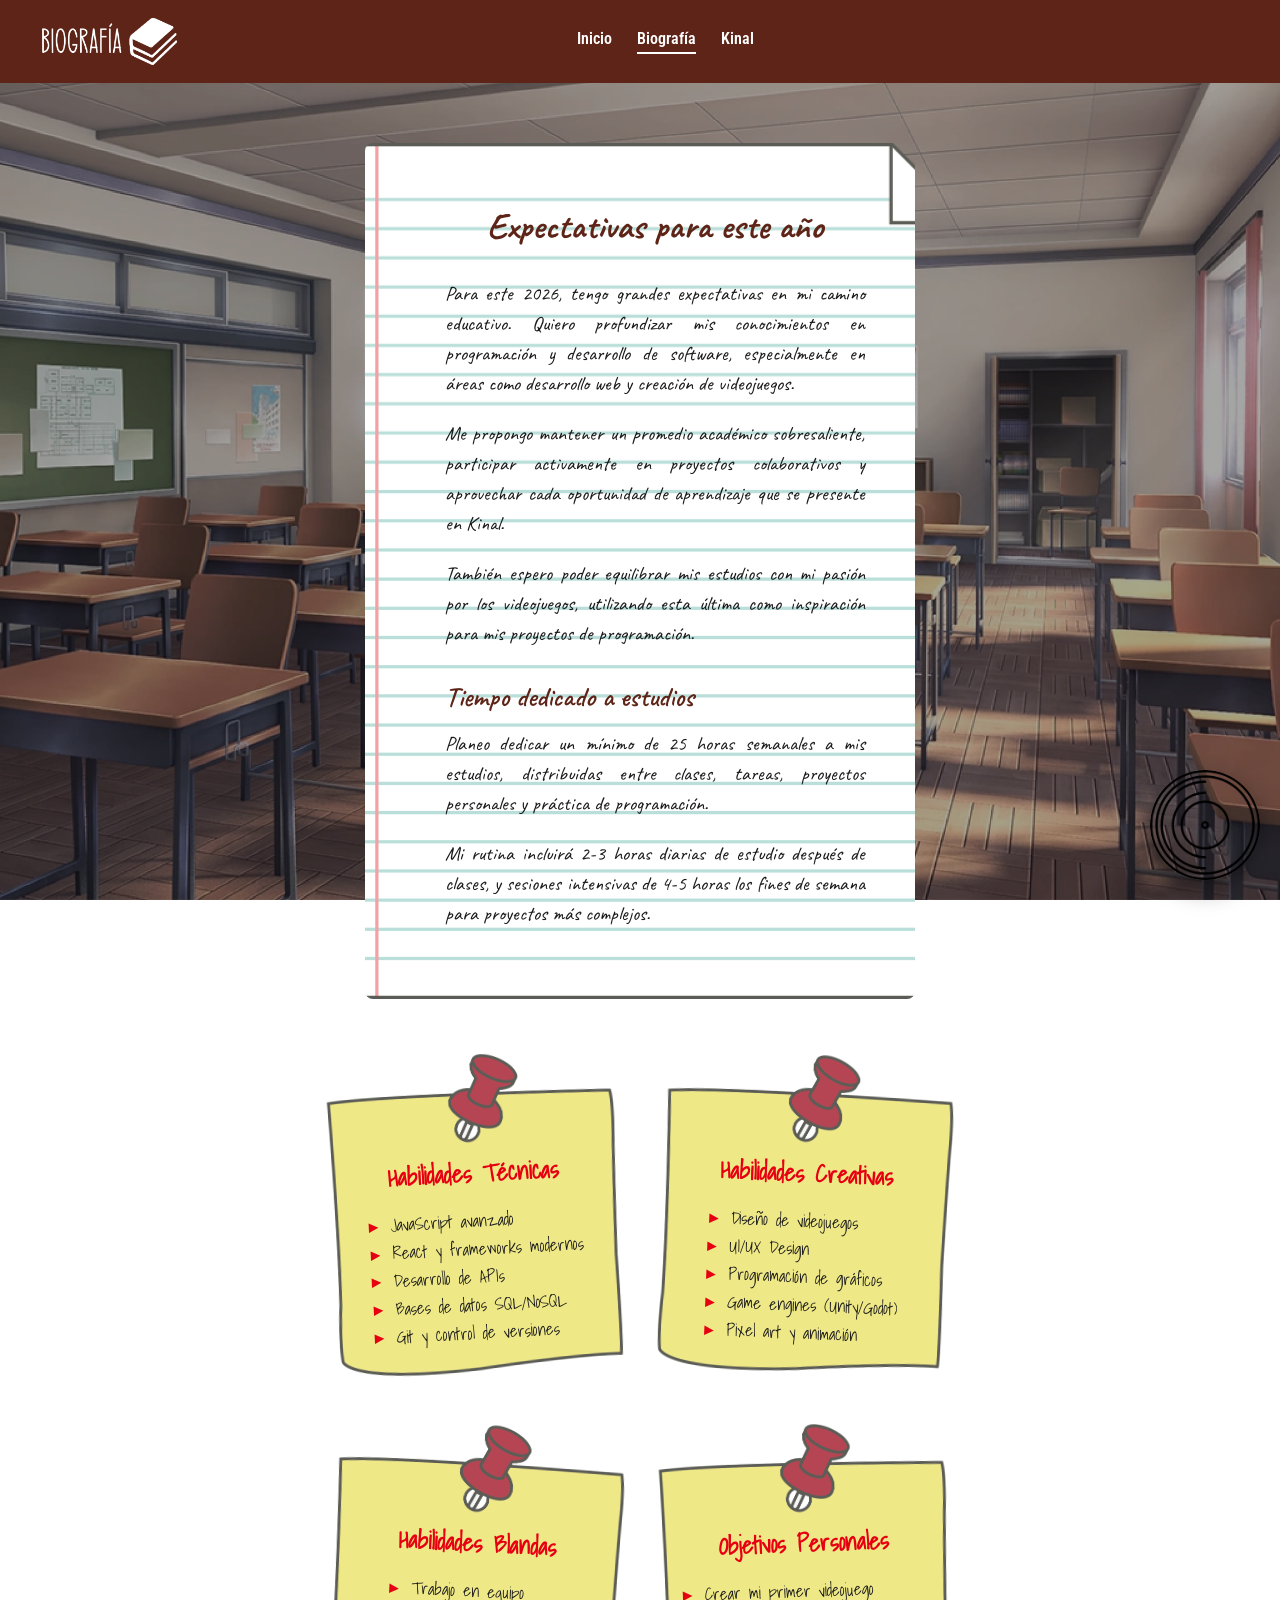
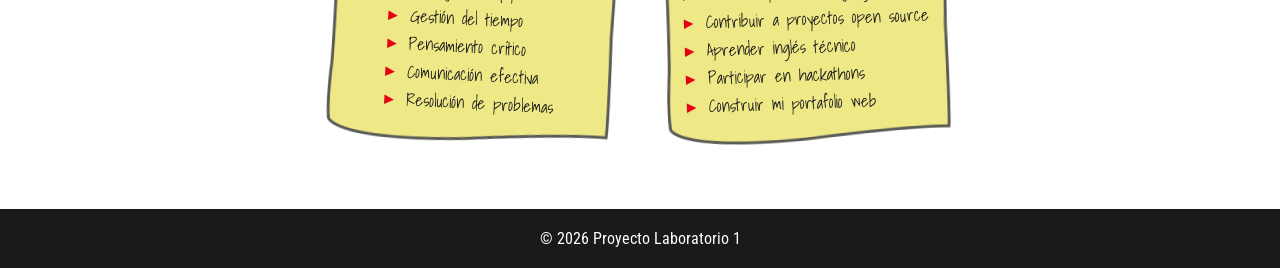
==== biografía.html @ afd9b016 "Se agrega vista de biografía (modified image, modified view, new view, new images, new music and new" ====
<!DOCTYPE html>
<html lang="es">
<head>
    <meta charset="UTF-8">
    <title>Autobiografía - Expectativas 2026</title>
    <link rel="stylesheet" href="style/biografía.css">
    <link rel="icon" href="image/icon-b.png" type="image/png">
</head>
<body>
    <div class="music-player" id="musicPlayer">
        <img src="image/vinilo.png" alt="Vinilo musical">
    </div>

    <audio id="bgMusic" loop>
        <source src="music/Varien - Stories of Friendship and Literature.mp3" type="audio/mp3">
    </audio>

    <header class="navbar">
        <div class="nav-left">
            <img src="image/logo-biografía.png" alt="Nintendo Logo" class="logo">
        </div>

        <nav class="nav-center">
            <a href="index.html" class="nav-link">Inicio</a>
            <a href="#" class="nav-link active">Biografía</a>
            <a href="#" class="nav-link">Kinal</a>
        </nav>

        <div class="nav-right"></div>
    </header>

    <section class="biografia-container">
        <div class="content-wrapper">
            <!-- Hoja de expectativas (izquierda) -->
            <div class="hoja-expectativas reveal">
                <div class="hoja-content">
                    <h2>Expectativas para este año</h2>
                    <div class="texto-expectativas">
                        <p>
                            Para este 2026, tengo grandes expectativas en mi camino educativo. 
                            Quiero profundizar mis conocimientos en programación y desarrollo de software, 
                            especialmente en áreas como desarrollo web y creación de videojuegos.
                        </p>
                        <p>
                            Me propongo mantener un promedio académico sobresaliente, participar 
                            activamente en proyectos colaborativos y aprovechar cada oportunidad 
                            de aprendizaje que se presente en Kinal.
                        </p>
                        <p>
                            También espero poder equilibrar mis estudios con mi pasión por los 
                            videojuegos, utilizando esta última como inspiración para mis proyectos 
                            de programación.
                        </p>
                        
                        <h3 style="margin-top: 30px;">Tiempo dedicado a estudios</h3>
                        <p>
                            Planeo dedicar un mínimo de 25 horas semanales a mis 
                            estudios, distribuidas entre clases, tareas, proyectos personales y 
                            práctica de programación.
                        </p>
                        <p>
                            Mi rutina incluirá 2-3 horas diarias de estudio después de clases, 
                            y sesiones intensivas de 4-5 horas los fines de semana para proyectos 
                            más complejos.
                        </p>
                    </div>
                </div>
            </div>

            <!-- Blocs de notas (derecha - 2x2) -->
            <div class="blocs-container">
                <div class="blocs-row">
                    <div class="bloc-nota reveal">
                        <div class="bloc-content">
                            <h3>Habilidades Técnicas</h3>
                            <ul>
                                <li>JavaScript avanzado</li>
                                <li>React y frameworks modernos</li>
                                <li>Desarrollo de APIs</li>
                                <li>Bases de datos SQL/NoSQL</li>
                                <li>Git y control de versiones</li>
                            </ul>
                        </div>
                    </div>

                    <div class="bloc-nota reveal">
                        <div class="bloc-content">
                            <h3>Habilidades Creativas</h3>
                            <ul>
                                <li>Diseño de videojuegos</li>
                                <li>UI/UX Design</li>
                                <li>Programación de gráficos</li>
                                <li>Game engines (Unity/Godot)</li>
                                <li>Pixel art y animación</li>
                            </ul>
                        </div>
                    </div>
                </div>

                <div class="blocs-row">
                    <div class="bloc-nota reveal">
                        <div class="bloc-content">
                            <h3>Habilidades Blandas</h3>
                            <ul>
                                <li>Trabajo en equipo</li>
                                <li>Gestión del tiempo</li>
                                <li>Pensamiento crítico</li>
                                <li>Comunicación efectiva</li>
                                <li>Resolución de problemas</li>
                            </ul>
                        </div>
                    </div>

                    <div class="bloc-nota reveal">
                        <div class="bloc-content">
                            <h3>Objetivos Personales</h3>
                            <ul>
                                <li>Crear mi primer videojuego</li>
                                <li>Contribuir a proyectos open source</li>
                                <li>Aprender inglés técnico</li>
                                <li>Participar en hackathons</li>
                                <li>Construir mi portafolio web</li>
                            </ul>
                        </div>
                    </div>
                </div>
            </div>
        </div>
    </section>

    <footer class="footer">
        <p>© 2026 Proyecto Laboratorio 1</p>
    </footer>

    <script>
        const musicPlayer = document.getElementById('musicPlayer');
        const bgMusic = document.getElementById('bgMusic');
        const reveals = document.querySelectorAll('.reveal');

        musicPlayer.addEventListener('click', () => {
            if (bgMusic.paused) {
                bgMusic.play();
                musicPlayer.classList.add('playing');
            } else {
                bgMusic.pause();
                musicPlayer.classList.remove('playing');
            }
        });

        function revealOnScroll() {
            const windowHeight = window.innerHeight;
            const revealPoint = 120;

            reveals.forEach(el => {
                const elementTop = el.getBoundingClientRect().top;
                const elementBottom = el.getBoundingClientRect().bottom;

                if (elementTop < windowHeight - revealPoint && elementBottom > 0) {
                    el.classList.add('active');
                } else {
                    el.classList.remove('active');
                }
            });
        }

        window.addEventListener('scroll', revealOnScroll);
        revealOnScroll();
    </script>
</body>
</html>
---- style/biografía.css ----
@import url("https://fonts.googleapis.com/css2?family=Roboto+Condensed:wght@300;400;700&display=swap");
@import url("https://fonts.googleapis.com/css2?family=Caveat:wght@400;500;600;700&family=Shadows+Into+Light&display=swap");

* {
    margin: 0;
    padding: 0;
    box-sizing: border-box;
    font-family: "Roboto Condensed", Arial, Helvetica, sans-serif;
}

/* NAVBAR (igual que page-one.css) */
.navbar {
    display: flex;
    align-items: center;
    justify-content: space-between;
    padding: 14px 36px;
    background-color: #5d2417;
    color: white;
}

.nav-left {
    display: flex;
    align-items: center;
    width: 50px;
}

.nav-center {
    display: flex;
    gap: 25px;
    justify-content: center;
    flex: 1;
}

.nav-link {
    color: white;
    text-decoration: none;
    font-weight: 600;
    padding-bottom: 4px;
    transition: opacity 0.2s ease;
}

.nav-link:hover {
    opacity: 0.75;
}

.nav-link.active {
    border-bottom: 2px solid white;
}

.logo {
    height: 55px;
}

/* FOOTER (igual que page-one.css) */
.footer {
    background-color: #1a1a1a;
    color: white;
    text-align: center;
    padding: 20px;
}

/* REPRODUCTOR DE MÚSICA (igual que page-one.css) */
.music-player {
    position: fixed;
    bottom: 20px;
    right: 20px;
    width: 110px;
    height: 110px;
    border-radius: 50%;
    cursor: pointer;
    z-index: 9999;
    display: flex;
    align-items: center;
    justify-content: center;
    box-shadow: 0 10px 25px rgba(0,0,0,0.4);
    transition: transform 0.3s ease;
}

.music-player:hover {
    transform: scale(1.1);
}

.music-player img {
    width: 100%;
    height: 100%;
    border-radius: 50%;
}

.music-player.playing img {
    animation: spin 2.5s linear infinite;
}

@keyframes spin {
    from {
        transform: rotate(0deg);
    }
    to {
        transform: rotate(360deg);
    }
}

/* SECCIÓN DE BIOGRAFÍA */
.biografia-container {
    min-height: calc(100vh - 140px);
    background-image: url("../image/background-2-0.png");
    background-size: cover;
    background-position: center;
    background-repeat: no-repeat;
    background-attachment: fixed;
    padding: 60px 40px;
    display: flex;
    justify-content: center;
    align-items: center;
}

.content-wrapper {
    display: flex;
    gap: 60px;
    max-width: 1500px;
    width: 100%;
    align-items: center;
    justify-content: center;
}

/* HOJA DE EXPECTATIVAS (izquierda - usando imagen real) */
.hoja-expectativas {
    width: 612px;
    min-height: 710px;
    padding: 60px 50px 50px 80px;
    box-shadow: none;
    border-radius: 8px;
    position: relative;
    background-image: url("../image/hoja-linea.png");
    background-size: cover;
    background-position: center;
}

.hoja-content {
    position: relative;
    z-index: 1;
    font-family: "Caveat", cursive;
}

.hoja-content h2 {
    font-size: 36px;
    margin-bottom: 30px;
    color: #5d2417;
    text-align: center;
    font-weight: 700;
    font-family: "Caveat", cursive;
}

.hoja-content h3 {
    font-size: 28px;
    color: #5d2417;
    margin-bottom: 15px;
    font-weight: 600;
    font-family: "Caveat", cursive;
}

.texto-expectativas p {
    font-size: 20px;
    line-height: 30px;
    margin-bottom: 20px;
    color: #1a1a1a;
    text-align: justify;
    font-family: "Caveat", cursive;
}

.texto-expectativas strong {
    color: #5d2417;
    font-weight: 700;
}

/* BLOCS DE NOTAS (derecha - usando imagen real) */
.blocs-container {
    display: flex;
    flex-direction: column;
    gap: 40px;
}

.blocs-row {
    display: flex;
    gap: 30px;
}

.bloc-nota {
    width: 300px;
    min-height: 330px;
    padding-top: 105px;
    padding-left: 25px;
    padding-right: 25px;
    padding-bottom: 25px;
    box-shadow: none;
    border-radius: 4px;
    position: relative;
    background-image: url("../image/bloc-nota.png");
    background-size: cover;
    background-position: center;
}

.bloc-nota::before {
    content: '';
    position: absolute;
    top: 15px;
    left: 50%;
    transform: translateX(-50%);
    width: 70px;
    height: 70px;
    background-size: contain;
    background-repeat: no-repeat;
    background-position: center;
    z-index: 10;
}

.bloc-content {
    font-family: "Shadows Into Light", cursive;
    display: flex;
    flex-direction: column;
    align-items: center;
}

.bloc-content h3 {
    font-size: 24px;
    margin-bottom: 15px;
    color: #e60012;
    text-align: center;
    font-weight: 700;
    font-family: "Shadows Into Light", cursive;
}

.bloc-content ul {
    list-style: none;
    padding: 0;
    text-align: left; /* ← Mantiene el texto alineado a la izquierda */
    display: inline-block; /* ← Hace que el ul solo ocupe el ancho necesario */
}

.bloc-content ul li {
    font-size: 17px;
    line-height: 28px;
    color: #1a1a1a;
    padding-left: 22px;
    position: relative;
    font-family: "Shadows Into Light", cursive;
    text-align: left; /* ← Asegura que cada línea esté a la izquierda */
}

.bloc-content ul li::before {
    content: '▸';
    position: absolute;
    left: 0;
    color: #e60012;
    font-weight: bold;
}

.blocs-row:first-child .bloc-nota:first-child {
    transform: rotate(-3deg);
}

.blocs-row:first-child .bloc-nota:last-child {
    transform: rotate(2.5deg);
}

.blocs-row:last-child .bloc-nota:first-child {
    transform: rotate(3deg);
}

.blocs-row:last-child .bloc-nota:last-child {
    transform: rotate(-2deg);
}

/* ANIMACIONES REVEAL */
.reveal {
    opacity: 0;
    transform: translateY(40px);
    transition: opacity 0.8s ease, transform 0.8s ease;
}

.reveal.active {
    opacity: 1;
    transform: translateY(0);
}

/* RESPONSIVE */
@media (max-width: 1400px) {
    .content-wrapper {
        flex-direction: column;
        align-items: center;
        gap: 50px;
    }

    .hoja-expectativas {
        width: 90%;
        max-width: 550px;
    }

    .blocs-container {
        width: 100%;
        max-width: 650px;
        align-items: center;
    }
}

@media (max-width: 768px) {
    .biografia-container {
        padding: 40px 20px;
    }

    .hoja-expectativas {
        width: 100%;
        padding: 50px 30px 30px 60px;
        min-height: auto;
    }

    .hoja-content h2 {
        font-size: 30px;
    }

    .texto-expectativas p {
        font-size: 18px;
        line-height: 28px;
    }

    .blocs-row {
        flex-direction: column;
        align-items: center;
    }

    .bloc-nota {
        width: 100%;
        max-width: 320px;
    }
}
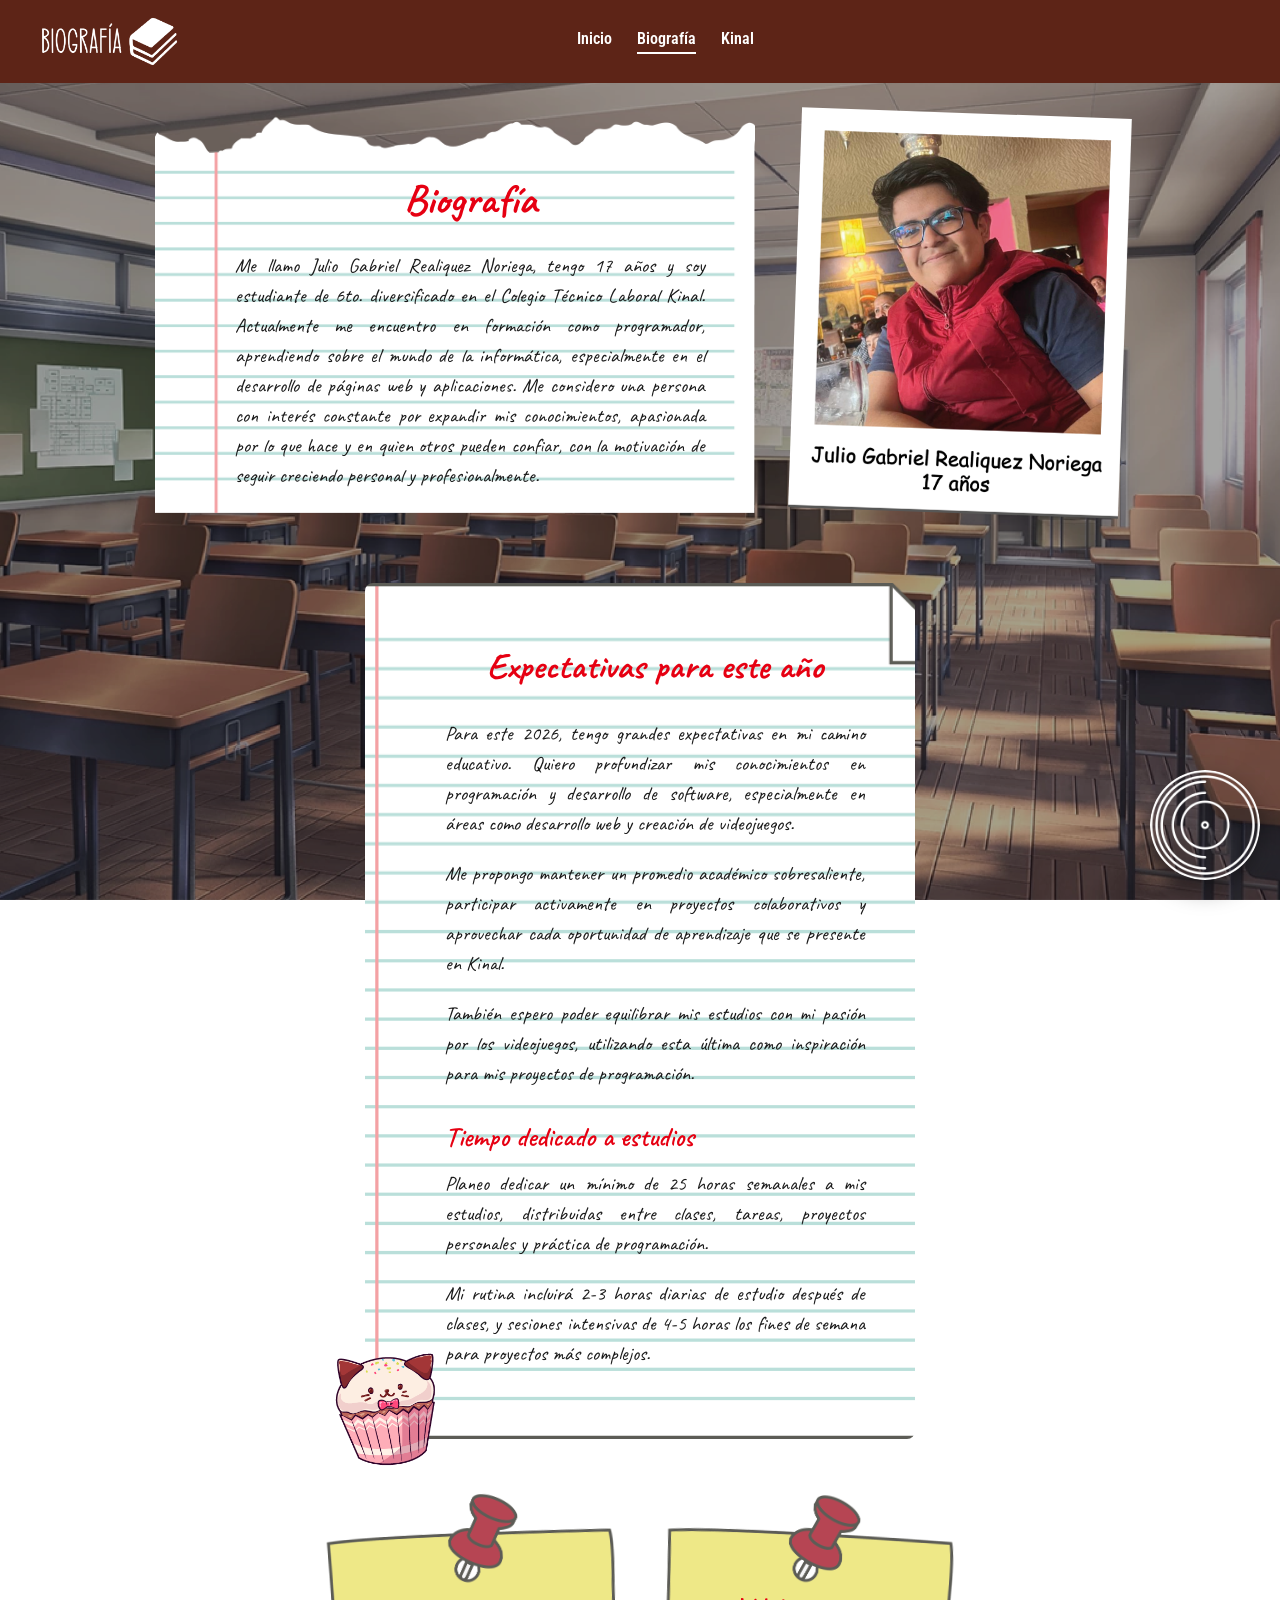
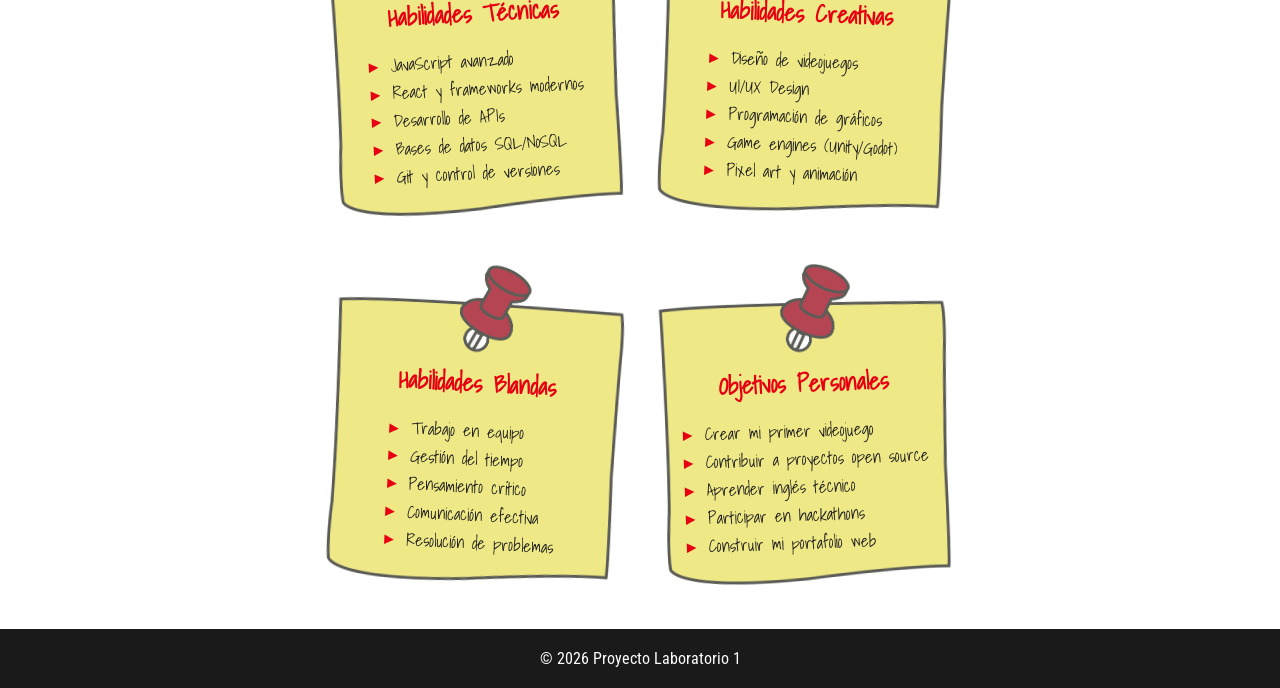
==== commit 010d1511: "Se termina vista de page-two (modified view, modified css and new image)" ====
--- a/biografía.html
+++ b/biografía.html
@@ -8,7 +8,7 @@
 </head>
 <body>
     <div class="music-player" id="musicPlayer">
-        <img src="image/vinilo.png" alt="Vinilo musical">
+        <img src="image/vinilo_2.png" alt="Vinilo musical">
     </div>
 
     <audio id="bgMusic" loop>
@@ -28,6 +28,29 @@
 
         <div class="nav-right"></div>
     </header>
+
+    <section class="biografia-intro">
+        <div class="intro-wrapper">
+            <div class="hoja-biografia reveal">
+                <div class="biografia-texto">
+                    <h2>Biografía</h2>
+                    <p>
+                        Me llamo Julio Gabriel Realiquez Noriega, tengo 17 años y soy estudiante de 6to. 
+                        diversificado en el Colegio Técnico Laboral Kinal. Actualmente me encuentro en 
+                        formación como programador, aprendiendo sobre el mundo de la informática, 
+                        especialmente en el desarrollo de páginas web y aplicaciones. Me considero una 
+                        persona con interés constante por expandir mis conocimientos, apasionada por lo 
+                        que hace y en quien otros pueden confiar, con la motivación de seguir creciendo 
+                        personal y profesionalmente.
+                    </p>
+                </div>
+            </div>
+
+            <div class="foto-personal reveal">
+                <img src="image/foto.png" alt="Julio Gabriel Realiquez Noriega">
+            </div>
+        </div>
+    </section>
 
     <section class="biografia-container">
         <div class="content-wrapper">
--- a/style/biografía.css
+++ b/style/biografía.css
@@ -99,15 +99,90 @@
     }
 }
 
+.biografia-intro {
+    background-image: url("../image/background-2-0.png");
+    background-size: cover;
+    background-position: center;
+    background-repeat: no-repeat;
+    background-attachment: fixed;
+    padding: 30px 40px 40px 40px;
+    display: flex;
+    justify-content: center;
+    align-items: center;
+}
+
+.intro-wrapper {
+    display: flex;
+    gap: 40px;
+    max-width: 1400px;
+    width: 100%;
+    align-items: center;
+    justify-content: center;
+}
+
+.hoja-biografia {
+    width: 600px;
+    height: 400px;
+    padding: 60px 50px 50px 80px;
+    position: relative;
+    background-image: url("../image/hoja-linea-rota.png");
+    background-size: 100% 100%;
+    background-position: center;
+    background-repeat: no-repeat;
+    box-shadow: none;
+}
+
+.biografia-texto {
+    font-family: "Caveat", cursive;
+}
+
+.biografia-texto h2 {
+    font-size: 42px;
+    margin-bottom: 25px;
+    color: #e60012;
+    text-align: center;
+    font-weight: 700;
+    font-family: "Caveat", cursive;
+}
+
+.biografia-texto p {
+    font-size: 20px;
+    line-height: 30px;
+    color: #1a1a1a;
+    text-align: justify;
+    font-family: "Caveat", cursive;
+}
+
+.foto-personal {
+    width: 330px;
+    height: 400px;
+    position: relative;
+    transition: transform 0.3s ease;
+}
+
+.foto-personal.reveal.active {
+    transform: translateY(0) rotate(2deg); /* Combina ambos transforms */
+}
+
+.foto-personal:hover {
+    transform: rotate(0deg) scale(1.05);
+}
+
+.foto-personal img {
+    width: 100%;
+    height: 100%;
+    object-fit: cover;
+    object-position: center;
+}
+
 /* SECCIÓN DE BIOGRAFÍA */
 .biografia-container {
-    min-height: calc(100vh - 140px);
     background-image: url("../image/background-2-0.png");
     background-size: cover;
     background-position: center;
     background-repeat: no-repeat;
     background-attachment: fixed;
-    padding: 60px 40px;
+    padding: 30px 40px 40px 40px;
     display: flex;
     justify-content: center;
     align-items: center;
@@ -144,7 +219,7 @@
 .hoja-content h2 {
     font-size: 36px;
     margin-bottom: 30px;
-    color: #5d2417;
+    color: #e60012;
     text-align: center;
     font-weight: 700;
     font-family: "Caveat", cursive;
@@ -152,7 +227,7 @@
 
 .hoja-content h3 {
     font-size: 28px;
-    color: #5d2417;
+    color: #e60012;
     margin-bottom: 15px;
     font-weight: 600;
     font-family: "Caveat", cursive;
@@ -168,7 +243,7 @@
 }
 
 .texto-expectativas strong {
-    color: #5d2417;
+    color: #e60012;
     font-weight: 700;
 }
 
@@ -282,6 +357,25 @@
     transform: translateY(0);
 }
 
+.hoja-expectativas::after {
+    content: '';
+    position: absolute;
+    bottom: -30px;
+    left: -40px;
+    width: 120px;
+    height: 120px;
+    background-image: url("../image/cupcake.png");
+    background-size: contain;
+    background-repeat: no-repeat;
+    background-position: center;
+    z-index: 10;
+    transition: transform 0.3s ease;
+}
+
+.hoja-expectativas:hover::after {
+    transform: translateY(-15px);
+}
+
 /* RESPONSIVE */
 @media (max-width: 1400px) {
     .content-wrapper {
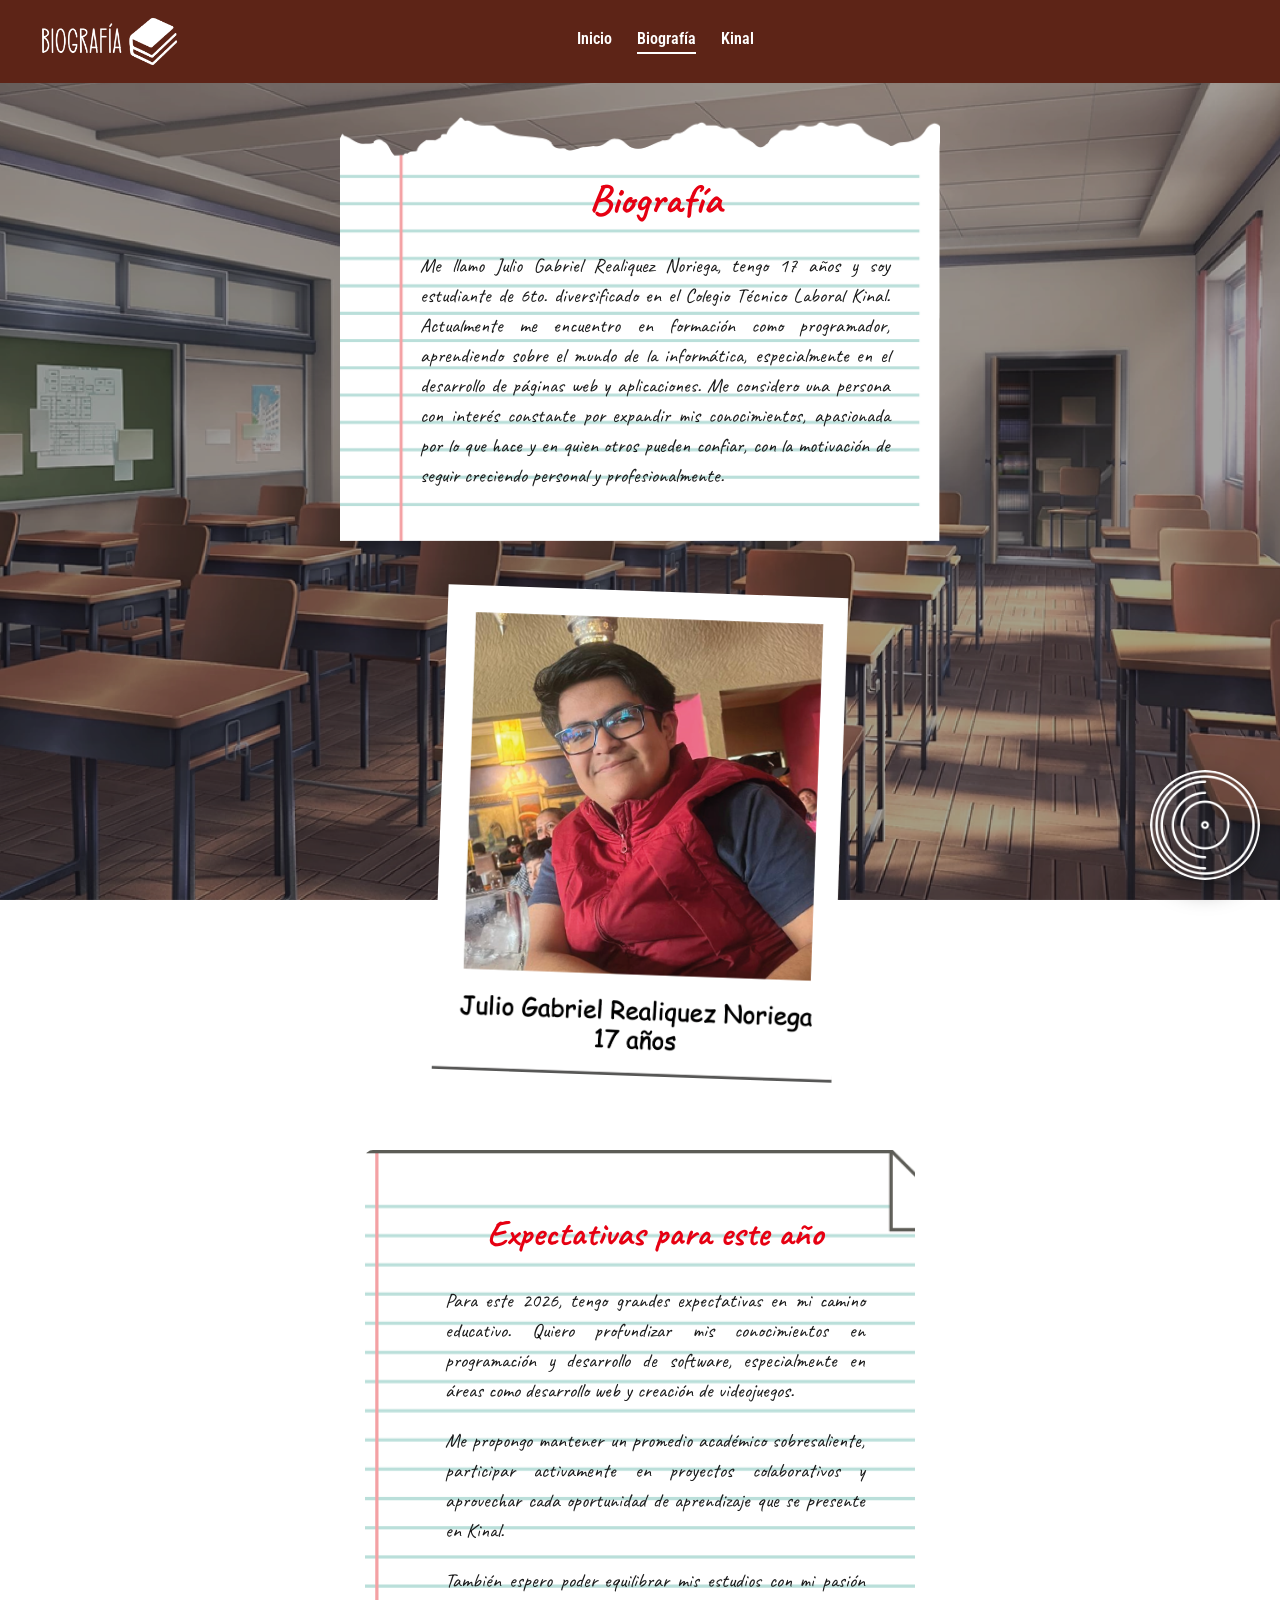
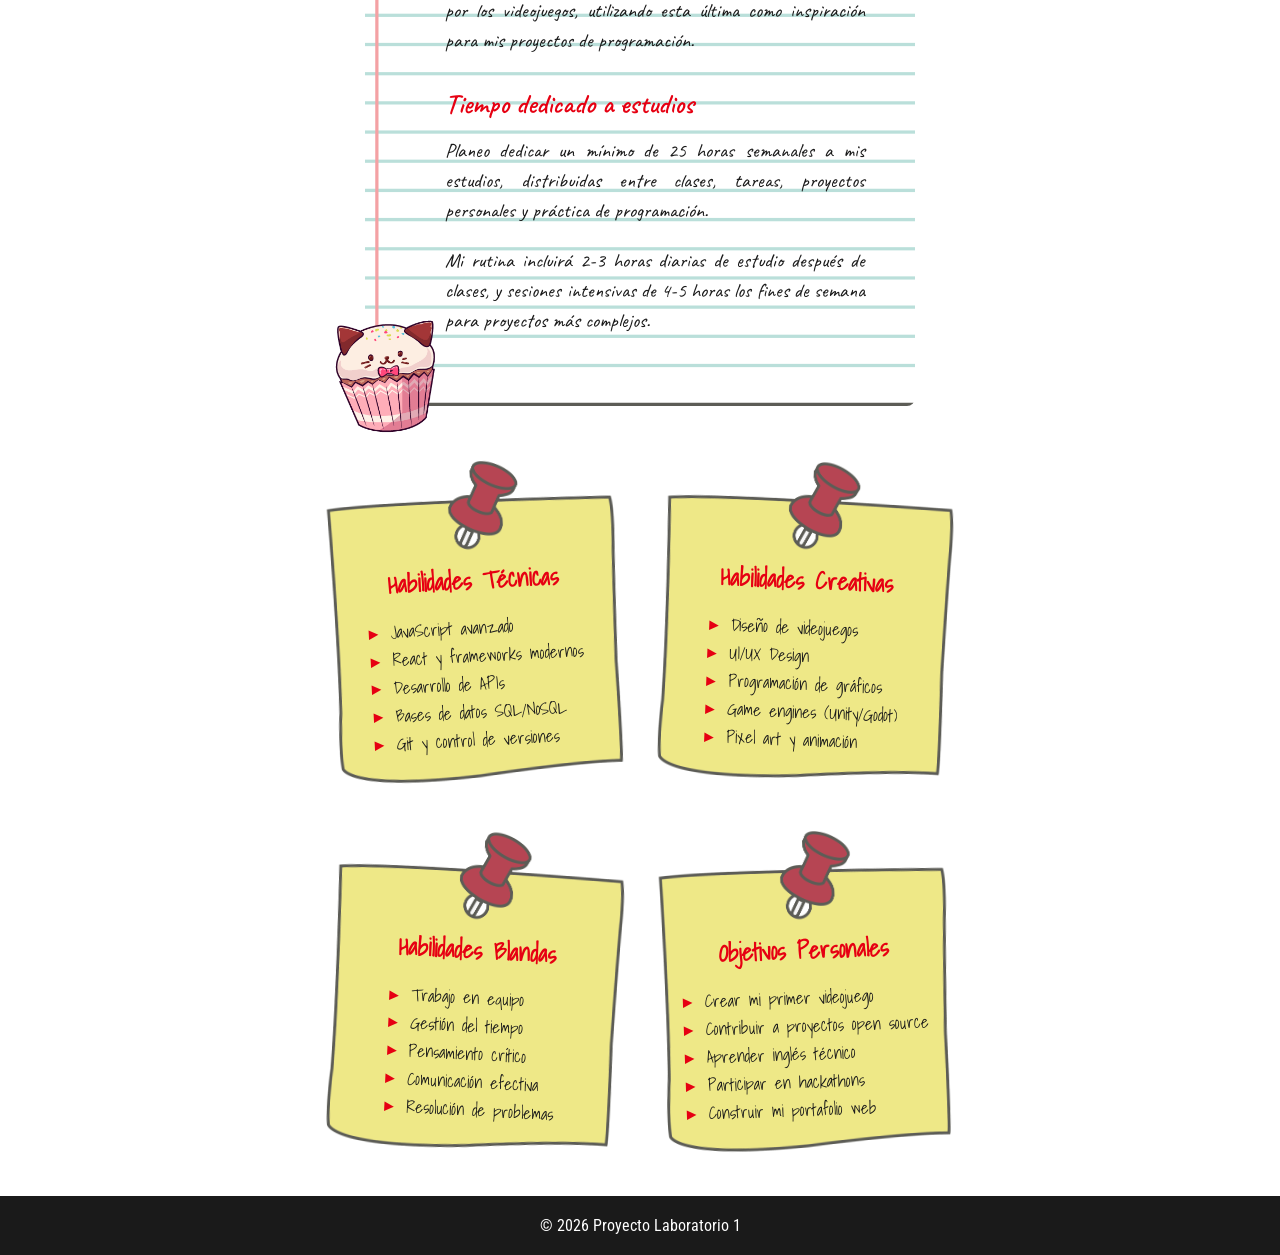
==== commit ca11ac73: "Se completa vista de kinal page-three, también se conectan todas las vistas entre si (modified views" ====
--- a/biografía.html
+++ b/biografía.html
@@ -23,7 +23,7 @@
         <nav class="nav-center">
             <a href="index.html" class="nav-link">Inicio</a>
             <a href="#" class="nav-link active">Biografía</a>
-            <a href="#" class="nav-link">Kinal</a>
+            <a href="kinal.html" class="nav-link">Kinal</a>
         </nav>
 
         <div class="nav-right"></div>
--- a/style/biografía.css
+++ b/style/biografía.css
@@ -16,6 +16,9 @@
     padding: 14px 36px;
     background-color: #5d2417;
     color: white;
+    position: sticky;
+    top: 0;
+    z-index: 1000;
 }
 
 .nav-left {
@@ -425,4 +428,103 @@
         width: 100%;
         max-width: 320px;
     }
+}
+
+/* RESPONSIVE */
+@media (max-width: 1400px) {
+    .intro-wrapper {
+        flex-direction: column;
+        gap: 50px;
+    }
+
+    .hoja-biografia {
+        width: 90%;
+        max-width: 600px;
+        height: auto;
+        min-height: 400px;
+    }
+
+    .foto-personal {
+        width: 90%;
+        max-width: 400px;
+        height: auto;
+    }
+
+    .foto-personal img {
+        width: 100%;
+        height: auto;
+    }
+
+    .content-wrapper {
+        flex-direction: column;
+        align-items: center;
+        gap: 50px;
+    }
+
+    .hoja-expectativas {
+        width: 90%;
+        max-width: 550px;
+    }
+
+    .blocs-container {
+        width: 100%;
+        max-width: 650px;
+        align-items: center;
+    }
+}
+
+@media (max-width: 768px) {
+    .biografia-intro {
+        padding: 60px 20px;
+    }
+
+    .hoja-biografia {
+        width: 100%;
+        padding: 40px 30px 30px 60px;
+    }
+
+    .biografia-texto h2 {
+        font-size: 36px;
+    }
+
+    .biografia-texto p {
+        font-size: 18px;
+        line-height: 28px;
+    }
+
+    .foto-personal {
+        width: 100%;
+        max-width: 350px;
+        transform: rotate(0deg) !important; /* Sin rotación en móviles */
+    }
+
+    .biografia-container {
+        padding: 40px 20px;
+    }
+
+    .hoja-expectativas {
+        width: 100%;
+        padding: 50px 30px 30px 60px;
+        min-height: auto;
+    }
+
+    .hoja-content h2 {
+        font-size: 30px;
+    }
+
+    .texto-expectativas p {
+        font-size: 18px;
+        line-height: 28px;
+    }
+
+    .blocs-row {
+        flex-direction: column;
+        align-items: center;
+    }
+
+    .bloc-nota {
+        width: 100%;
+        max-width: 320px;
+        transform: rotate(0deg) !important; /* Sin rotación en móviles */
+    }
 }
